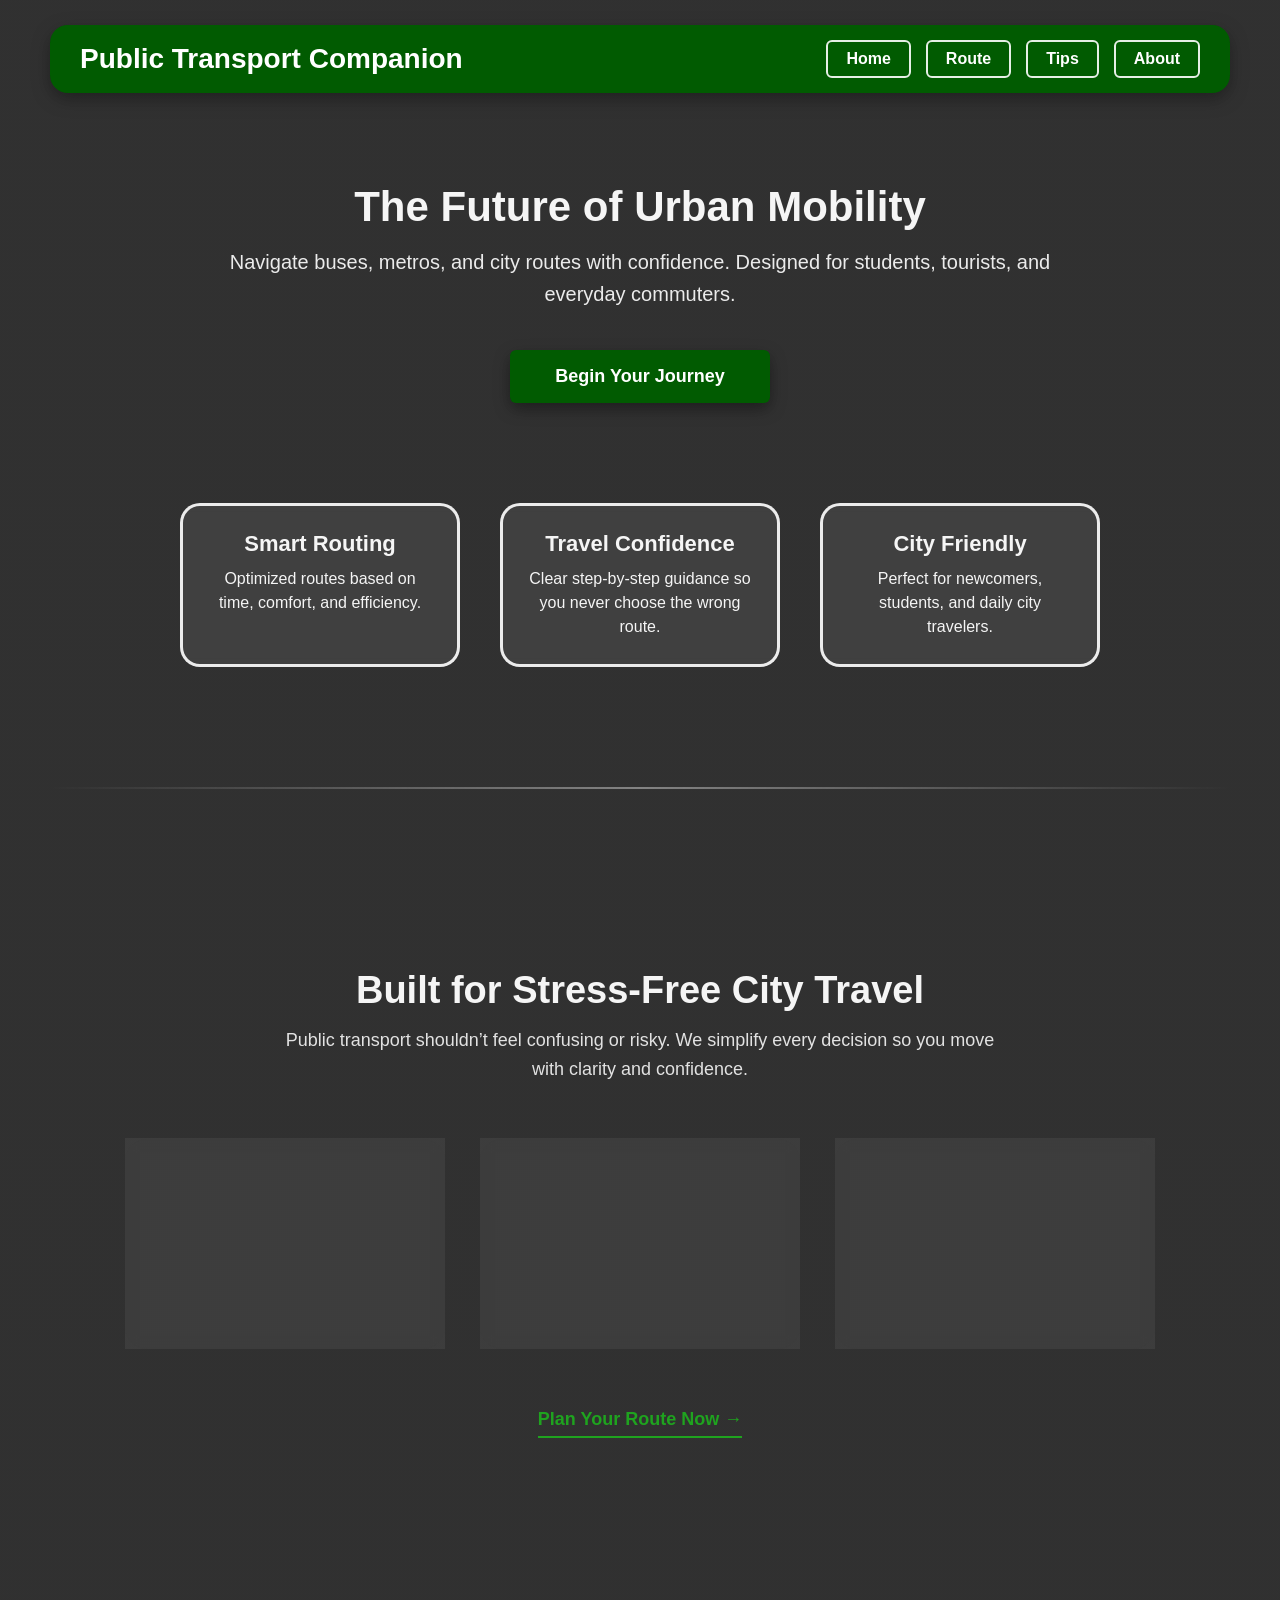
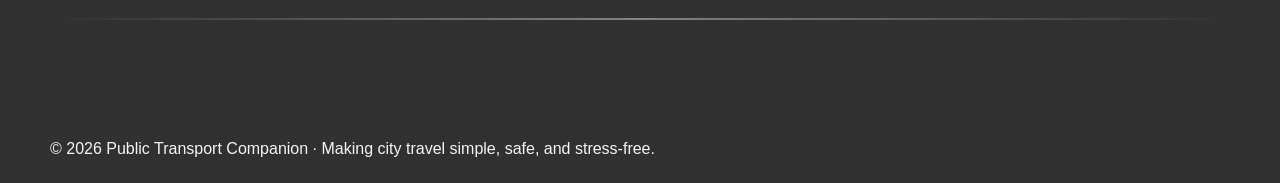
==== HTML/index.html @ 51789c08 "first commit" ====
<!doctype html>
<html lang="en">
  <head>
    <meta charset="UTF-8" />
    <meta name="viewport" content="width=device-width, initial-scale=1.0" />
    <link rel="stylesheet" href="../CSS/index.css" />
    <title>Public Transport Companion</title>
  </head>

  <body>
    <!-- Background Video -->
    <video class="bg-video" autoplay muted loop playsinline>
      <source
        src="../Assets/WhatsApp Video 2026-02-04 at 23.52.08.mp4"
        type="video/mp4"
      />
    </video>
  

    <div class="overlay">
      <!-- Navbar -->
      <nav class="navbar">
        <h2>Public Transport Companion</h2>
        <div class="nav-btns">
          <a href="index.html" class="nav-link">Home</a>
          <a href="route.html" class="nav-link">Route</a>
          <a href="tips.html" class="nav-link">Tips</a>
          <a href="about.html" class="nav-link">About</a>
        </div>
      </nav>

      <!-- Hero Section -->
      <section class="hero">
        <h1>The Future of Urban Mobility</h1>
        <p>
          Navigate buses, metros, and city routes with confidence. Designed for
          students, tourists, and everyday commuters.
        </p>
        <a href="route.html">
          <button class="cta-btn">Begin Your Journey</button>
        </a>
      </section>

      <!-- Features -->
      <section class="features">
        <div class="feature-card">
          <h3>Smart Routing</h3>
          <p>Optimized routes based on time, comfort, and efficiency.</p>
        </div>

        <div class="feature-card">
          <h3>Travel Confidence</h3>
          <p>
            Clear step-by-step guidance so you never choose the wrong route.
          </p>
        </div>

        <div class="feature-card">
          <h3>City Friendly</h3>
          <p>Perfect for newcomers, students, and daily city travelers.</p>
        </div>
      </section>

     
<!-- Divider -->
<div class="section-divider"></div>

<section class="info-section">
  <h2>Built for Stress-Free City Travel</h2>
  <p class="section-subtitle">
    Public transport shouldn’t feel confusing or risky.
    We simplify every decision so you move with clarity and confidence.
  </p>

  <div class="info-grid">
    <div class="info-card">
      <h3>Human-First Design</h3>
      <p>
        No cluttered maps or technical jargon. Everything is designed to be
        understood instantly — even by first-time city travelers.
      </p>
    </div>

    <div class="info-card">
      <h3>One Clear Route</h3>
      <p>
        We don’t overwhelm you with choices. You get the most practical route
        based on time, cost, and comfort — nothing extra.
      </p>
    </div>

    <div class="info-card">
      <h3>Travel Without Anxiety</h3>
      <p>
        Step-by-step guidance ensures you always know where to go next,
        eliminating fear and hesitation during your journey.
      </p>
    </div>
  </div>

  <a href="route.html" class="secondary-cta">
    Plan Your Route Now →
  </a>
</section>

<!-- Divider -->
<div class="section-divider"></div>

<!-- Footer -->
<footer class="footer">
  <p>
    © 2026 Public Transport Companion · Making city travel simple, safe, and
    stress-free.
  </p>
</footer>


    </div>
  </body>
</html>
---- CSS/index.css ----
/* ===================== */
/* RESET & BASE */
/* ===================== */
* {
  box-sizing: border-box;
  margin: 0;
  padding: 0;
}

body {
  font-family: Arial, sans-serif;
  color: #f5f5f5;
  overflow-x: hidden;
}

/* ===================== */
/* BACKGROUND VIDEO */
/* ===================== */
.bg-video {
  position: fixed;
  inset: 0;
  width: 100%;
  height: 100%;
  object-fit: cover;
  z-index: -1;
  filter: brightness(0.55) contrast(1.05);
}

/* ===================== */
/* OVERLAY */
/* ===================== */
.overlay {
  min-height: 100vh;
  padding: 25px 50px;
  background: linear-gradient(
    rgba(20, 20, 20, 0.88),
    rgba(20, 20, 20, 0.88)
  );
}

/* ===================== */
/* NAVBAR */
/* ===================== */
.navbar {
  display: flex;
  justify-content: space-between;
  align-items: center;
  background-color: rgb(1, 91, 1);
  border-radius: 18px;
  padding: 15px 30px;
  box-shadow: 0 6px 18px rgba(0, 0, 0, 0.35);
}

.navbar h2 {
  font-size: 28px;
  color: white;
}

/* NAV LINKS */
.nav-btns {
  display: flex;
  align-items: center;
}

.nav-link {
  margin-left: 15px;
  padding: 8px 18px;
  font-weight: bold;
  text-decoration: none;
  color: white;
  border: 2px solid rgba(255, 255, 255, 0.9);
  border-radius: 6px;
  transition: all 0.3s ease;
}

.nav-link:hover,
.nav-link.active {
  background-color: white;
  color: rgb(1, 91, 1);
  transform: translateY(-2px);
}

/* ===================== */
/* HERO SECTION */
/* ===================== */
.hero {
  text-align: center;
  margin-top: 90px;
}

.hero h1 {
  font-size: 42px;
  margin-bottom: 12px;
}

.hero p {
  font-size: 20px;
  max-width: 850px;
  margin: 15px auto 40px;
  line-height: 1.6;
  opacity: 0.95;
}

/* ===================== */
/* CTA BUTTON */
/* ===================== */
.cta-btn {
  padding: 16px 45px;
  font-size: 18px;
  font-weight: bold;
  background-color: rgb(1, 91, 1);
  color: white;
  border-radius: 6px;
  border: none;
  cursor: pointer;
  box-shadow: 0 6px 16px rgba(0, 0, 0, 0.4);
  transition: all 0.25s ease;
}

.cta-btn:hover {
  background-color: darkgreen;
  transform: scale(1.06);
  box-shadow: 0 8px 22px rgba(0, 0, 0, 0.55);
}

/* ===================== */
/* FEATURES SECTION */
/* ===================== */
.features {
  display: flex;
  justify-content: center;
  gap: 40px;
  margin-top: 100px;
  flex-wrap: wrap;
}

.feature-card {
  width: 280px;
  padding: 25px;
  border-radius: 20px;
  border: 3px solid rgba(255, 255, 255, 0.9);
  background: rgba(255, 255, 255, 0.08);
  backdrop-filter: blur(4px);
  text-align: center;
  transition: all 0.35s ease;
}

.feature-card:hover {
  transform: translateY(-10px) scale(1.03);
  box-shadow: 0 22px 40px rgba(0, 0, 0, 0.6);
  border-color: rgba(31, 163, 31, 0.9);
}

.feature-card h3 {
  font-size: 22px;
  margin-bottom: 10px;
}

.feature-card p {
  font-size: 16px;
  line-height: 1.5;
}

/* ===================== */
/* SECTION DIVIDER */
/* ===================== */
.section-divider {
  width: 100%;
  height: 2px;
  margin: 120px 0;
  background: linear-gradient(
    to right,
    transparent,
    rgba(255, 255, 255, 0.4),
    transparent
  );
}

/* ===================== */
/* INFO SECTION */
/* ===================== */
.info-section {
  padding: 60px 40px;
  text-align: center;
}

.info-section h2 {
  font-size: 38px;
  margin-bottom: 14px;
}

.section-subtitle {
  font-size: 18px;
  max-width: 720px;
  margin: 0 auto 55px;
  line-height: 1.6;
  opacity: 0.9;
}

/* INFO GRID */
.info-grid {
  display: flex;
  justify-content: center;
  gap: 35px;
  flex-wrap: wrap;
}



.info-card {
  width: 320px;
  padding: 32px;
  border-radius: 22px;
  background: rgba(255, 255, 255, 0.06);
  border: 3px solid rgba(255, 255, 255, 0.25);
  backdrop-filter: blur(6px);
  text-align: left;

  transition:
    transform 0.35s ease,
    box-shadow 0.35s ease,
    border-color 0.35s ease;
}

.info-card:hover {
  transform: translateY(-10px) scale(1.03);
  box-shadow: 0 22px 40px rgba(0, 0, 0, 0.6);
  border-color: rgba(31, 163, 31, 0.9);
}

.info-card:nth-child(2) {
  animation-delay: 0.2s;
}

.info-card:nth-child(3) {
  animation-delay: 0.4s;
}

.info-card h3 {
  font-size: 22px;
  margin-bottom: 12px;
}

.info-card p {
  font-size: 16px;
  line-height: 1.6;
}



/* ===================== */
/* SECONDARY CTA */
/* ===================== */
.secondary-cta {
  display: inline-block;
  margin-top: 60px;
  font-size: 18px;
  font-weight: bold;
  color: rgb(31, 163, 31);
  text-decoration: none;
  border-bottom: 2px solid rgb(31, 163, 31);
  padding-bottom: 6px;
  transition: all 0.3s ease;
}

.secondary-cta:hover {
  color: white;
  border-color: white;
}

/* ===================== */
/* ANIMATION */
/* ===================== */
@keyframes fadeUp {
  to {
    opacity: 1;
    transform: translateY(0);
  }
}

/* ===================== */
/* RESPONSIVE */
/* ===================== */
@media (max-width: 768px) {
  .overlay {
    padding: 20px;
  }

  .navbar {
    flex-direction: column;
    gap: 15px;
  }

  .hero h1 {
    font-size: 32px;
  }

  .hero p {
    font-size: 16px;
  }

  .info-section h2 {
    font-size: 30px;
  }
}
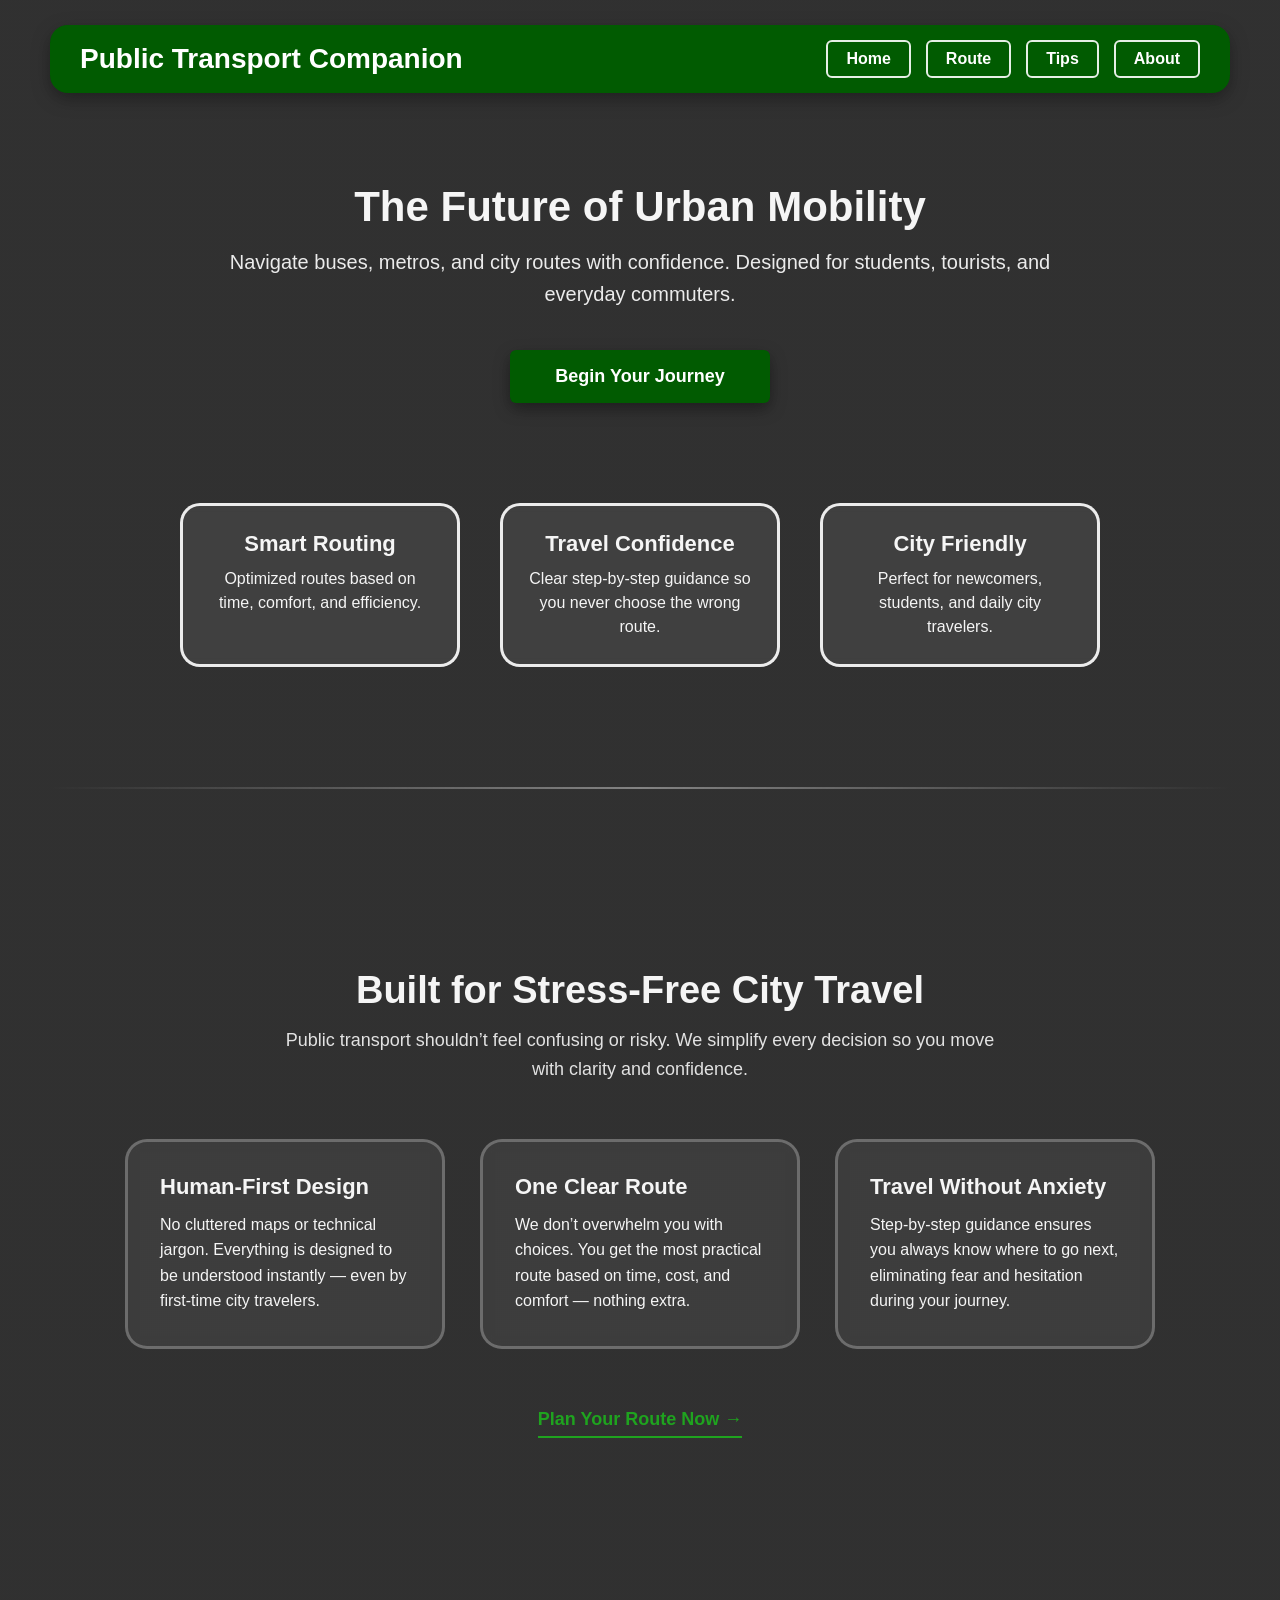
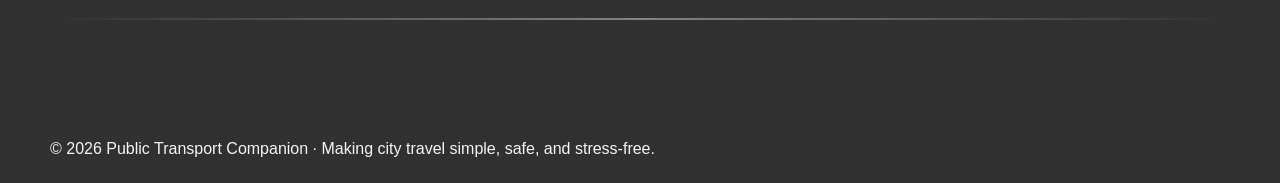
==== commit 50d305e6: "changes made" ====
--- a/HTML/index.html
+++ b/HTML/index.html
@@ -3,7 +3,7 @@
   <head>
     <meta charset="UTF-8" />
     <meta name="viewport" content="width=device-width, initial-scale=1.0" />
-    <link rel="stylesheet" href="../CSS/index.css" />
+    <link rel="stylesheet" href="/CSS/index.css" />
     <title>Public Transport Companion</title>
   </head>
 
